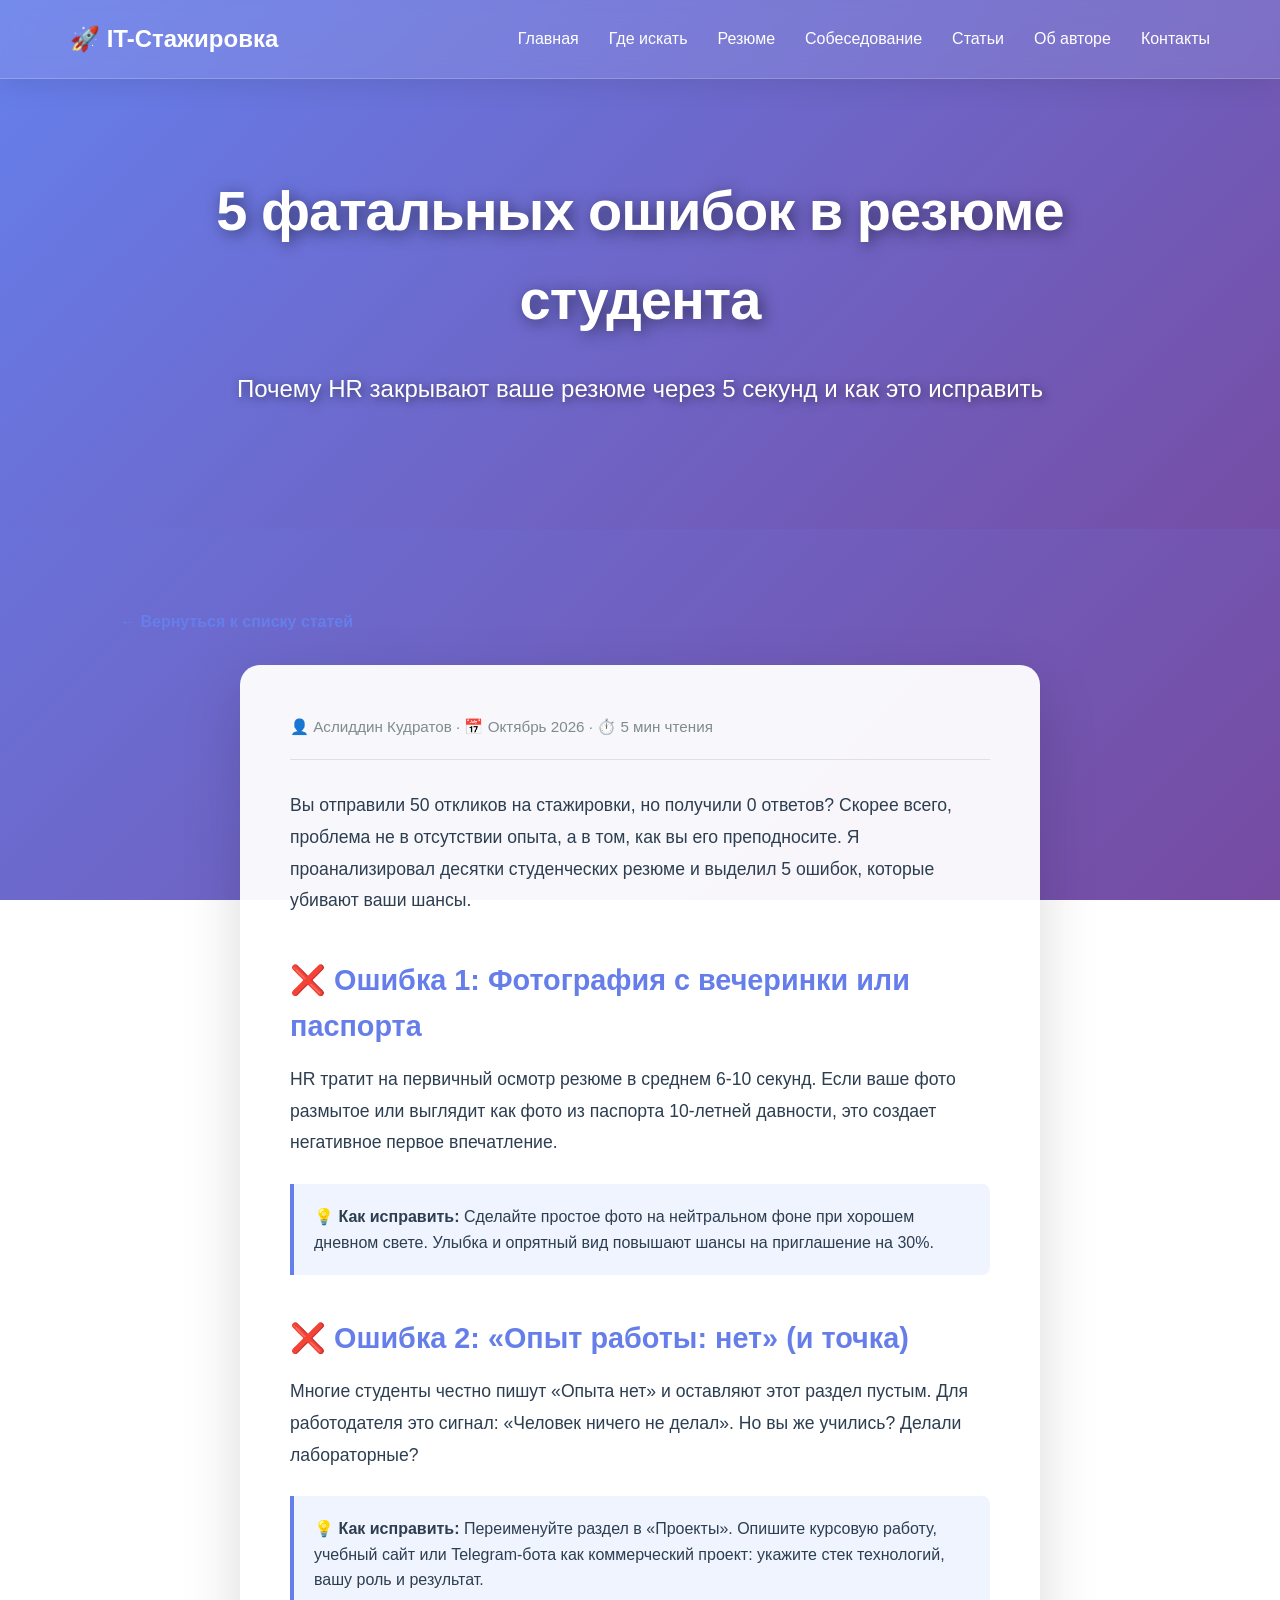
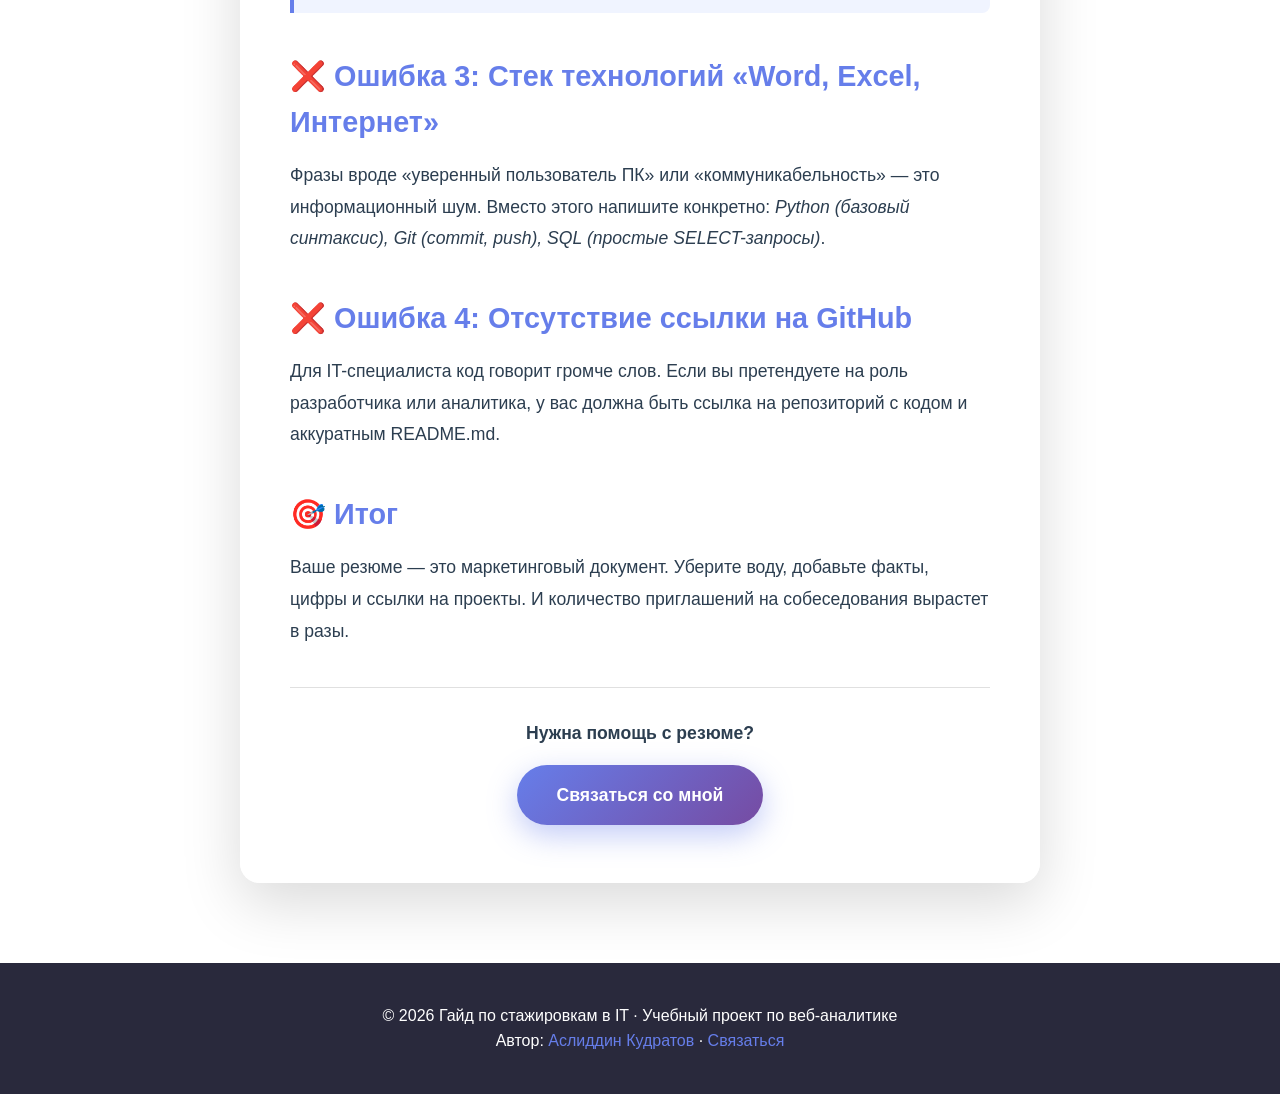
==== article-1.html @ 6a00652a "Create article-1.html" ====
<!DOCTYPE html>
<html lang="ru">
<head>
    <meta charset="UTF-8">
    <meta name="viewport" content="width=device-width, initial-scale=1.0">
    <title>5 фатальных ошибок в резюме — IT-Гайд</title>
    <link rel="stylesheet" href="style.css">
    <style>
        .article-content { max-width: 800px; margin: 0 auto; background: rgba(255,255,255,0.95); padding: 50px; border-radius: 20px; box-shadow: 0 20px 60px rgba(0,0,0,0.15); }
        .article-content h1 { font-size: 2.5rem; color: #2c3e50; margin-bottom: 20px; line-height: 1.2; }
        .article-meta { color: #7f8c8d; font-size: 0.95rem; margin-bottom: 30px; padding-bottom: 20px; border-bottom: 1px solid #e0e0e0; }
        .article-content h2 { color: #667eea; margin-top: 40px; margin-bottom: 15px; font-size: 1.8rem; }
        .article-content p { margin-bottom: 20px; font-size: 1.1rem; line-height: 1.8; }
        .article-content ul { margin-left: 25px; margin-bottom: 20px; }
        .article-content li { margin-bottom: 10px; font-size: 1.1rem; line-height: 1.6; }
        .highlight-box { background: #f0f4ff; border-left: 4px solid #667eea; padding: 20px; border-radius: 0 8px 8px 0; margin: 25px 0; }
        .back-link { display: inline-flex; align-items: center; gap: 8px; color: #667eea; text-decoration: none; font-weight: 600; margin-bottom: 30px; transition: gap 0.3s; }
        .back-link:hover { gap: 12px; }
    </style>
</head>
<body>
    <nav class="navbar">
        <div class="nav-container">
            <a href="index.html" class="logo">🚀 IT-Стажировка</a>
            <ul class="nav-menu">
                <li><a href="index.html">Главная</a></li>
                <li><a href="where.html">Где искать</a></li>
                <li><a href="resume.html">Резюме</a></li>
                <li><a href="interview.html">Собеседование</a></li>
                <li><a href="articles.html">Статьи</a></li>
                <li><a href="author.html">Об авторе</a></li>
                <li><a href="contacts.html">Контакты</a></li>
            </ul>
        </div>
    </nav>
    <div class="hero" style="height: 50vh; min-height: 300px; background-image: url('https://images.unsplash.com/photo-1586281380349-632531db7ed4?w=1600');">
        <div class="hero-content">
            <h1>5 фатальных ошибок в резюме студента</h1>
            <p>Почему HR закрывают ваше резюме через 5 секунд и как это исправить</p>
        </div>
    </div>
    <div class="container">
        <a href="articles.html" class="back-link">← Вернуться к списку статей</a>
        <div class="article-content">
            <div class="article-meta">
                <span>👤 Аслиддин Кудратов</span> · <span>📅 Октябрь 2026</span> · <span>⏱️ 5 мин чтения</span>
            </div>
            <p>Вы отправили 50 откликов на стажировки, но получили 0 ответов? Скорее всего, проблема не в отсутствии опыта, а в том, как вы его преподносите. Я проанализировал десятки студенческих резюме и выделил 5 ошибок, которые убивают ваши шансы.</p>
            <h2>❌ Ошибка 1: Фотография с вечеринки или паспорта</h2>
            <p>HR тратит на первичный осмотр резюме в среднем 6-10 секунд. Если ваше фото размытое или выглядит как фото из паспорта 10-летней давности, это создает негативное первое впечатление.</p>
            <div class="highlight-box"><strong>💡 Как исправить:</strong> Сделайте простое фото на нейтральном фоне при хорошем дневном свете. Улыбка и опрятный вид повышают шансы на приглашение на 30%.</div>
            <h2>❌ Ошибка 2: «Опыт работы: нет» (и точка)</h2>
            <p>Многие студенты честно пишут «Опыта нет» и оставляют этот раздел пустым. Для работодателя это сигнал: «Человек ничего не делал». Но вы же учились? Делали лабораторные?</p>
            <div class="highlight-box"><strong>💡 Как исправить:</strong> Переименуйте раздел в «Проекты». Опишите курсовую работу, учебный сайт или Telegram-бота как коммерческий проект: укажите стек технологий, вашу роль и результат.</div>
            <h2>❌ Ошибка 3: Стек технологий «Word, Excel, Интернет»</h2>
            <p>Фразы вроде «уверенный пользователь ПК» или «коммуникабельность» — это информационный шум. Вместо этого напишите конкретно: <em>Python (базовый синтаксис), Git (commit, push), SQL (простые SELECT-запросы)</em>.</p>
            <h2>❌ Ошибка 4: Отсутствие ссылки на GitHub</h2>
            <p>Для IT-специалиста код говорит громче слов. Если вы претендуете на роль разработчика или аналитика, у вас должна быть ссылка на репозиторий с кодом и аккуратным README.md.</p>
            <h2>🎯 Итог</h2>
            <p>Ваше резюме — это маркетинговый документ. Уберите воду, добавьте факты, цифры и ссылки на проекты. И количество приглашений на собеседования вырастет в разы.</p>
            <div style="text-align: center; margin-top: 40px; padding-top: 30px; border-top: 1px solid #e0e0e0;">
                <p style="font-weight: 600; margin-bottom: 15px;">Нужна помощь с резюме?</p>
                <a href="contacts.html" class="btn">Связаться со мной</a>
            </div>
        </div>
    </div>
    <footer>
        <p>© 2026 Гайд по стажировкам в IT · Учебный проект по веб-аналитике</p>
        <p>Автор: <a href="author.html">Аслиддин Кудратов</a> · <a href="contacts.html">Связаться</a></p>
    </footer>
    <script type="text/javascript">
        (function(m,e,t,r,i,k,a){m[i]=m[i]||function(){(m[i].a=m[i].a||[]).push(arguments)};
        m[i].l=1*new Date();
        for (var j = 0; j < document.scripts.length; j++) {if (document.scripts[j].src === r) { return; }}
        k=e.createElement(t),a=e.getElementsByTagName(t)[0],k.async=1,k.src=r,a.parentNode.insertBefore(k,a)})
        (window, document, "script", "https://mc.yandex.ru/metrika/tag.js", "ym");
        ym(12345678, "init", { clickmap: true, trackLinks: true, accurateTrackBounce: true, webvisor: true });
    </script>
    <noscript><div><img src="https://mc.yandex.ru/watch/12345678" style="position:absolute; left:-9999px;" alt="" /></div></noscript>
    <script>
        if (typeof ym !== 'undefined') { ym(12345678, 'reachGoal', 'article_1_read'); }
    </script>
</body>
</html>
---- style.css ----
* { margin: 0; padding: 0; box-sizing: border-box; }
body { font-family: 'Segoe UI', Tahoma, Geneva, Verdana, sans-serif; line-height: 1.6; color: #2c3e50; background: linear-gradient(135deg, #667eea 0%, #764ba2 100%); background-attachment: fixed; min-height: 100vh; }
.navbar { background: rgba(255, 255, 255, 0.1); backdrop-filter: blur(10px); padding: 20px 0; position: sticky; top: 0; z-index: 1000; box-shadow: 0 4px 30px rgba(0, 0, 0, 0.1); border-bottom: 1px solid rgba(255, 255, 255, 0.2); }
.nav-container { max-width: 1200px; margin: 0 auto; display: flex; justify-content: space-between; align-items: center; padding: 0 30px; }
.logo { color: white; font-weight: 700; font-size: 1.5rem; text-decoration: none; transition: transform 0.3s; }
.logo:hover { transform: scale(1.05); }
.nav-menu { display: flex; list-style: none; gap: 30px; flex-wrap: wrap; }
.nav-menu a { color: white; text-decoration: none; font-weight: 500; transition: all 0.3s; font-size: 1rem; position: relative; padding: 5px 0; }
.nav-menu a::after { content: ''; position: absolute; bottom: 0; left: 0; width: 0; height: 2px; background: white; transition: width 0.3s; }
.nav-menu a:hover::after { width: 100%; }
.nav-menu a:hover { transform: translateY(-2px); }
.hero { height: 85vh; min-height: 500px; background-size: cover; background-position: center; background-attachment: fixed; display: flex; align-items: center; justify-content: center; text-align: center; color: white; position: relative; overflow: hidden; }
.hero::before { content: ''; position: absolute; top: 0; left: 0; right: 0; bottom: 0; background: linear-gradient(135deg, rgba(102, 126, 234, 0.7) 0%, rgba(118, 75, 162, 0.7) 100%); animation: gradientShift 15s ease infinite; }
@keyframes gradientShift { 0%, 100% { opacity: 0.7; } 50% { opacity: 0.9; } }
.hero-content { position: relative; z-index: 2; max-width: 900px; padding: 20px; animation: fadeInUp 1s ease; }
@keyframes fadeInUp { from { opacity: 0; transform: translateY(30px); } to { opacity: 1; transform: translateY(0); } }
.hero h1 { font-size: 3.5rem; margin-bottom: 25px; font-weight: 800; text-shadow: 3px 3px 15px rgba(0,0,0,0.5); letter-spacing: -1px; }
.hero p { font-size: 1.5rem; margin-bottom: 35px; text-shadow: 2px 2px 10px rgba(0,0,0,0.5); font-weight: 300; }
.btn { display: inline-block; background: linear-gradient(135deg, #667eea 0%, #764ba2 100%); color: white; padding: 16px 40px; border-radius: 50px; text-decoration: none; font-weight: 600; transition: all 0.3s; border: none; cursor: pointer; font-size: 1.1rem; box-shadow: 0 10px 30px rgba(102, 126, 234, 0.4); position: relative; overflow: hidden; }
.btn::before { content: ''; position: absolute; top: 0; left: -100%; width: 100%; height: 100%; background: linear-gradient(90deg, transparent, rgba(255,255,255,0.3), transparent); transition: left 0.5s; }
.btn:hover::before { left: 100%; }
.btn:hover { transform: translateY(-3px); box-shadow: 0 15px 40px rgba(102, 126, 234, 0.6); }
.btn-white { background: white; color: #667eea; box-shadow: 0 10px 30px rgba(255, 255, 255, 0.3); }
.btn-white:hover { box-shadow: 0 15px 40px rgba(255, 255, 255, 0.5); }
.container { max-width: 1100px; margin: 0 auto; padding: 80px 30px; }
.section-title { font-size: 2.5rem; color: white; margin-bottom: 50px; text-align: center; font-weight: 700; text-shadow: 2px 2px 10px rgba(0,0,0,0.3); }
.content-block { background: rgba(255, 255, 255, 0.95); padding: 50px; border-radius: 20px; margin-bottom: 40px; box-shadow: 0 20px 60px rgba(0,0,0,0.15); backdrop-filter: blur(10px); transition: transform 0.3s; }
.content-block:hover { transform: translateY(-5px); }
.content-block h2 { color: #667eea; margin-bottom: 25px; font-size: 2rem; font-weight: 700; }
.content-block h3 { margin-top: 30px; margin-bottom: 15px; color: #2c3e50; font-size: 1.4rem; font-weight: 600; }
.content-block ul { margin-left: 30px; margin-bottom: 20px; }
.content-block li { margin-bottom: 12px; font-size: 1.05rem; }
.content-block a { color: #667eea; text-decoration: none; border-bottom: 2px dashed #667eea; transition: all 0.3s; font-weight: 500; }
.content-block a:hover { border-bottom-style: solid; color: #764ba2; }
.cards { display: grid; grid-template-columns: repeat(auto-fit, minmax(300px, 1fr)); gap: 30px; margin-top: 40px; }
.card { background: white; padding: 40px; border-radius: 20px; box-shadow: 0 15px 40px rgba(0,0,0,0.1); transition: all 0.4s; position: relative; overflow: hidden; }
.card::before { content: ''; position: absolute; top: 0; left: 0; width: 100%; height: 5px; background: linear-gradient(90deg, #667eea, #764ba2); transform: scaleX(0); transition: transform 0.4s; }
.card:hover::before { transform: scaleX(1); }
.card:hover { transform: translateY(-10px) rotateX(5deg); box-shadow: 0 25px 60px rgba(0,0,0,0.2); }
.card-icon { font-size: 3rem; margin-bottom: 20px; display: inline-block; animation: bounce 2s infinite; }
@keyframes bounce { 0%, 100% { transform: translateY(0); } 50% { transform: translateY(-10px); } }
.card h3 { color: #667eea; margin-bottom: 15px; font-size: 1.5rem; font-weight: 700; }
.card p { font-size: 1.05rem; line-height: 1.7; }
.parallax-section { background-size: cover; background-position: center; background-attachment: fixed; padding: 100px 30px; color: white; text-align: center; position: relative; }
.parallax-section::before { content: ''; position: absolute; top: 0; left: 0; right: 0; bottom: 0; background: linear-gradient(135deg, rgba(102, 126, 234, 0.9) 0%, rgba(118, 75, 162, 0.9) 100%); }
.parallax-content { position: relative; z-index: 2; max-width: 900px; margin: 0 auto; animation: fadeInUp 1s ease; }
.parallax-section h2 { font-size: 3rem; margin-bottom: 25px; font-weight: 800; }
.form-container { max-width: 600px; margin: 0 auto; }
.form-container input, .form-container textarea { width: 100%; padding: 16px 20px; border: 2px solid #e0e0e0; border-radius: 12px; font-size: 1.05rem; margin-bottom: 20px; font-family: inherit; transition: all 0.3s; background: white; }
.form-container input:focus, .form-container textarea:focus { outline: none; border-color: #667eea; box-shadow: 0 0 0 4px rgba(102, 126, 234, 0.1); transform: translateY(-2px); }
.form-container textarea { resize: vertical; min-height: 150px; }
.author-card { display: flex; gap: 50px; align-items: center; background: rgba(255, 255, 255, 0.95); padding: 50px; border-radius: 20px; box-shadow: 0 20px 60px rgba(0,0,0,0.15); flex-wrap: wrap; backdrop-filter: blur(10px); }
.author-photo { width: 280px; height: 280px; border-radius: 50%; object-fit: cover; border: 6px solid #667eea; box-shadow: 0 15px 40px rgba(102, 126, 234, 0.4); transition: transform 0.3s; }
.author-photo:hover { transform: scale(1.05) rotate(5deg); }
.author-info { flex: 1; min-width: 300px; }
.author-info h2 { color: #667eea; margin-bottom: 20px; font-size: 2.2rem; font-weight: 700; }
.author-info p { margin-bottom: 15px; font-size: 1.1rem; line-height: 1.7; }
.contact-item { display: flex; align-items: center; gap: 20px; padding: 25px; background: white; border-radius: 15px; margin-bottom: 20px; box-shadow: 0 10px 30px rgba(0,0,0,0.1); transition: all 0.3s; }
.contact-item:hover { transform: translateX(10px); box-shadow: 0 15px 40px rgba(0,0,0,0.15); }
.contact-icon { font-size: 2rem; width: 60px; height: 60px; display: flex; align-items: center; justify-content: center; background: linear-gradient(135deg, #667eea 0%, #764ba2 100%); border-radius: 50%; color: white; }
footer { background: rgba(30, 30, 50, 0.95); color: white; text-align: center; padding: 40px 30px; backdrop-filter: blur(10px); }
footer a { color: #667eea; text-decoration: none; font-weight: 500; transition: color 0.3s; }
footer a:hover { color: #764ba2; }
@media (max-width: 768px) { .hero h1 { font-size: 2.2rem; } .hero p { font-size: 1.2rem; } .nav-menu { gap: 15px; font-size: 0.9rem; } .content-block { padding: 30px; } .author-card { flex-direction: column; text-align: center; } .author-photo { width: 220px; height: 220px; } .cards { grid-template-columns: 1fr; } .container { padding: 40px 20px; } }
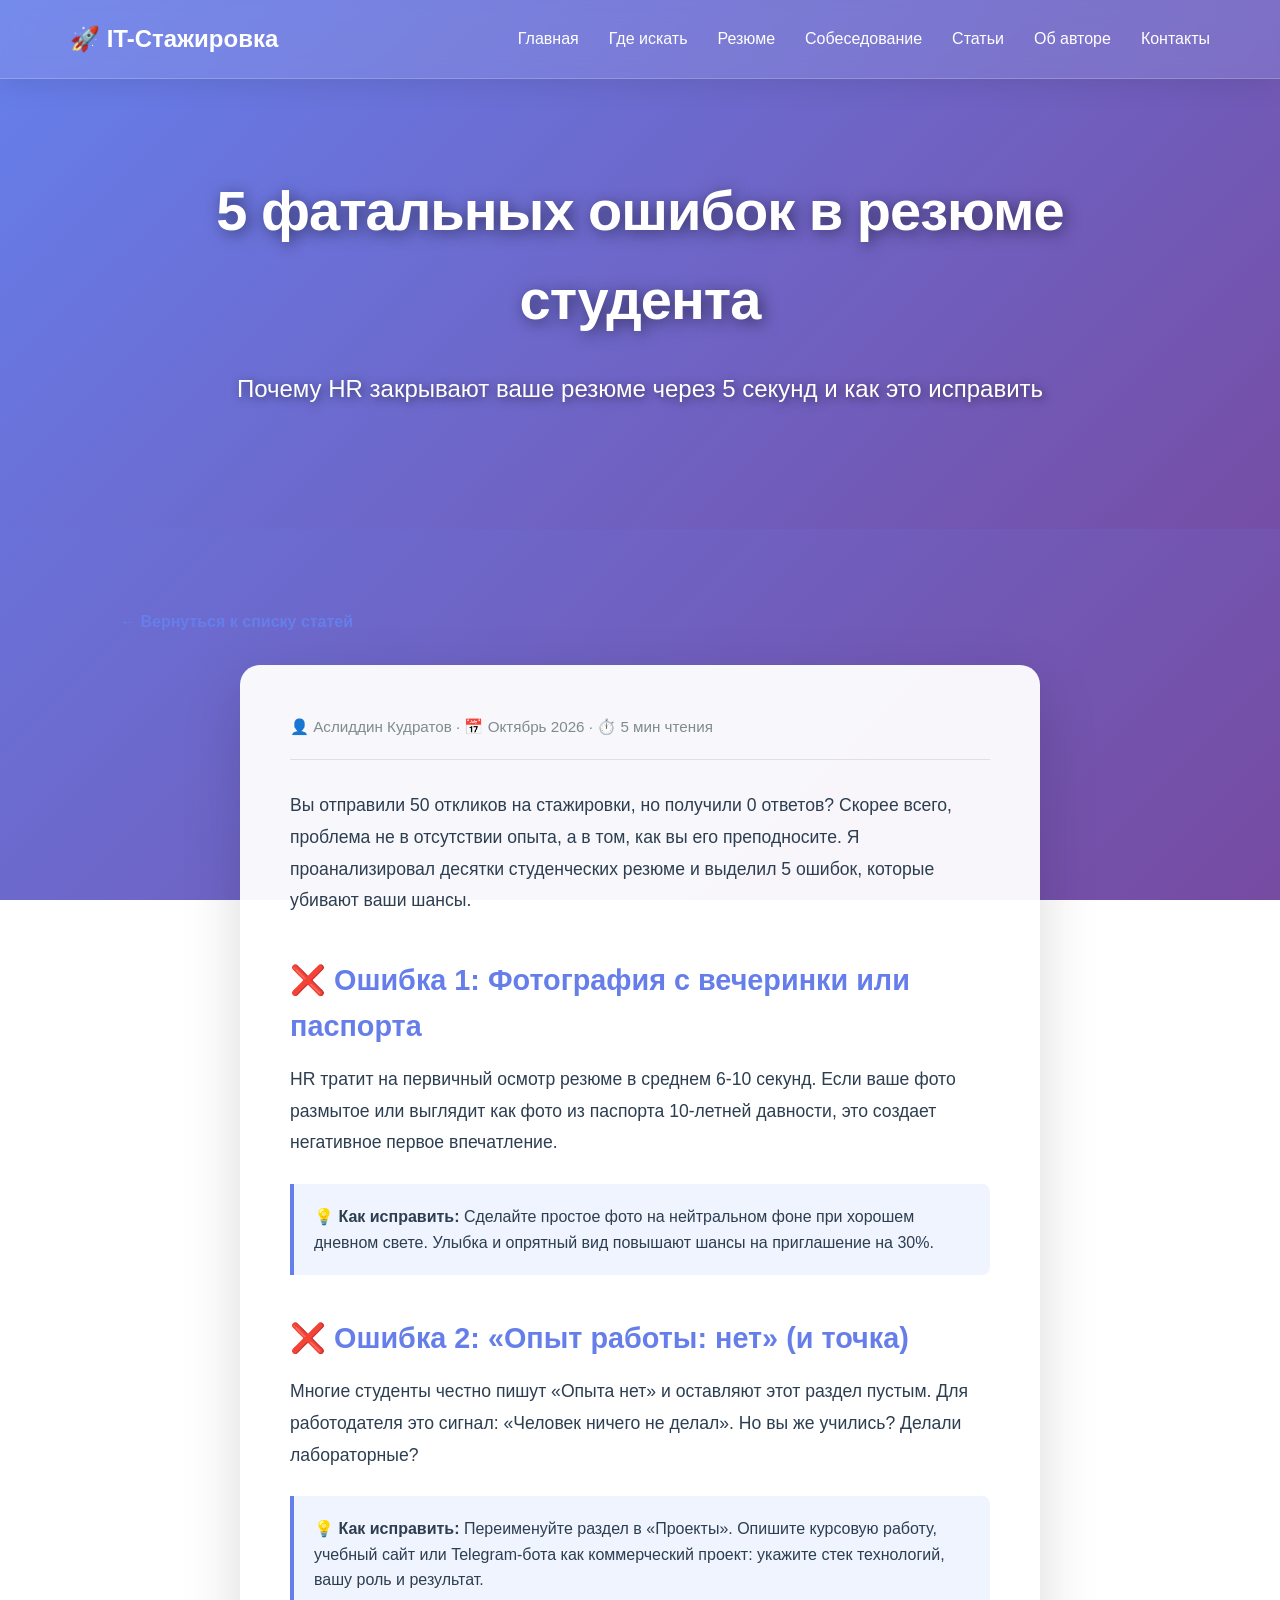
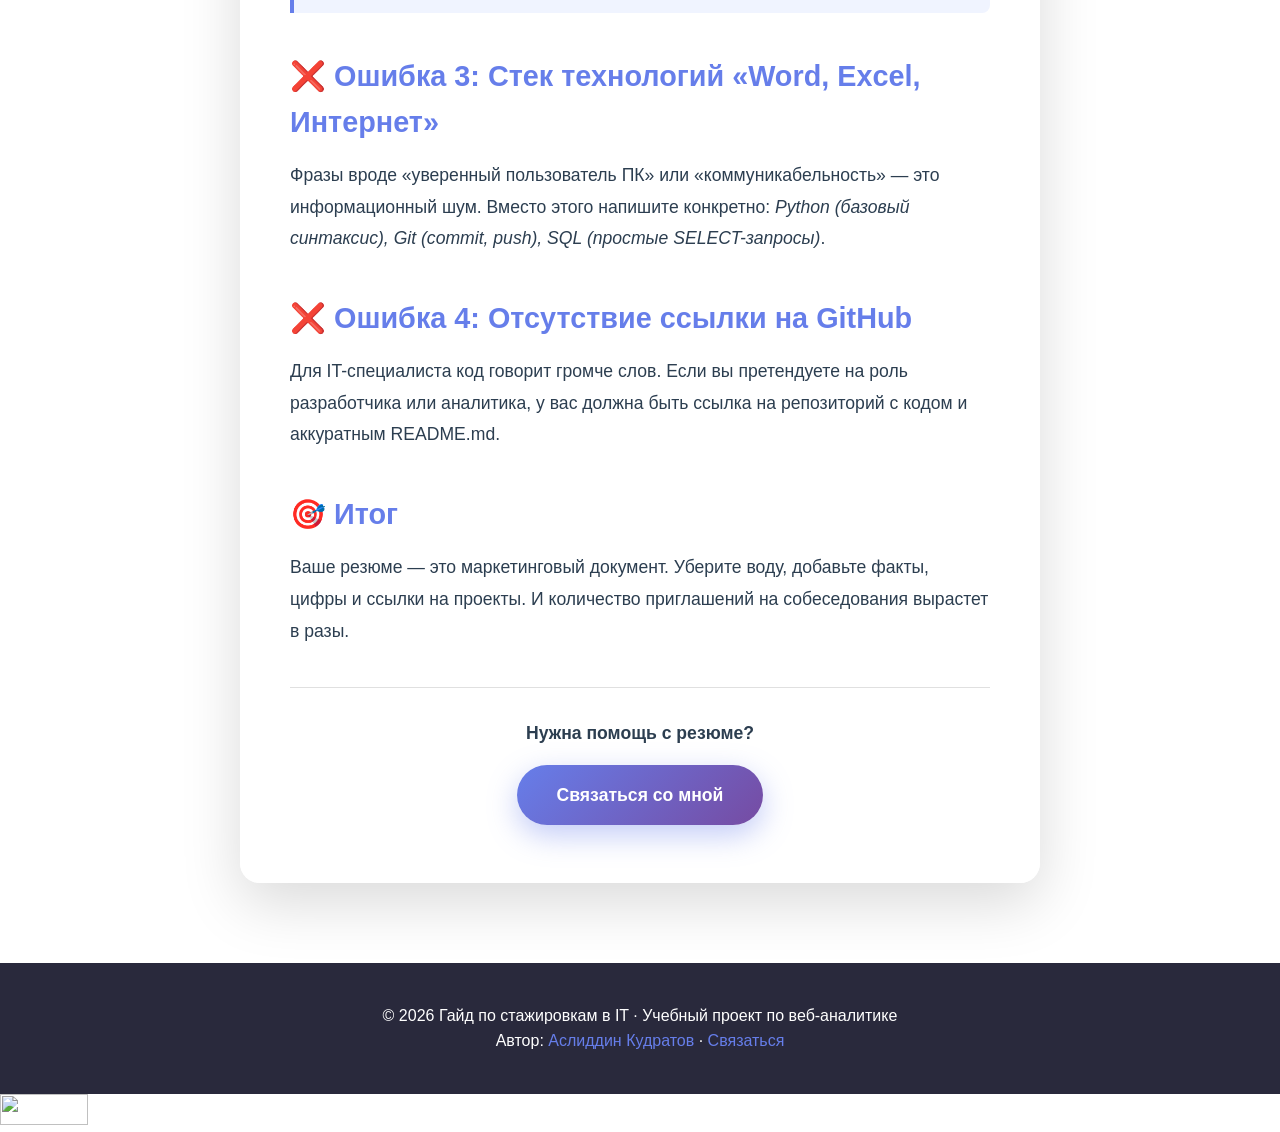
==== commit b99fa9f8: "Update article-1.html" ====
--- a/article-1.html
+++ b/article-1.html
@@ -80,5 +80,66 @@
     <script>
         if (typeof ym !== 'undefined') { ym(12345678, 'reachGoal', 'article_1_read'); }
     </script>
+        <!-- ============================================ -->
+    <!-- БЛОК АНАЛИТИКИ: Mail.Ru, Top100, LiveInternet -->
+    <!-- ============================================ -->
+
+    <!-- 1. Top.Mail.Ru counter -->
+    <script type="text/javascript">
+    var _tmr = window._tmr || (window._tmr = []);
+    _tmr.push({id: "3800631", type: "pageView", start: (new Date()).getTime()});
+    (function (d, w, id) {
+      if (d.getElementById(id)) return;
+      var ts = d.createElement("script"); ts.type = "text/javascript"; ts.async = true; ts.id = id;
+      ts.src = "https://top-fwz1.mail.ru/js/code.js";
+      var f = function () {var s = d.getElementsByTagName("script")[0]; s.parentNode.insertBefore(ts, s);};
+      if (w.opera == "[object Opera]") { d.addEventListener("DOMContentLoaded", f, false); } else { f(); }
+    })(document, window, "tmr-code");
+    </script>
+    <noscript><div><img src="https://top-fwz1.mail.ru/counter?id=3800631;js=na" style="position:absolute;left:-9999px;" alt="Top.Mail.Ru" /></div></noscript>
+    <!-- /Top.Mail.Ru counter -->
+
+    <!-- 2. Top100 (Kraken/Rambler) Counter -->
+    <script>
+        (function (w, d, c) {
+        (w[c] = w[c] || []).push(function() {
+            var options = {
+                project: 7752712,
+            };
+            try {
+                w.top100Counter = new top100(options);
+            } catch(e) { }
+        });
+        var n = d.getElementsByTagName("script")[0],
+        s = d.createElement("script"),
+        f = function () { n.parentNode.insertBefore(s, n); };
+        s.type = "text/javascript";
+        s.async = true;
+        s.src = (d.location.protocol == "https:" ? "https:" : "http:") + "//st.top100.ru/top100/top100.js";
+        if (w.opera == "[object Opera]") {
+            d.addEventListener("DOMContentLoaded", f, false);
+        } else { f(); }
+        })(window, document, "_top100q");
+    </script>
+    <noscript>
+      <img src="//counter.rambler.ru/top100.cnt?pid=7752712" alt="Топ-100" />
+    </noscript>
+    <!-- /Top100 (Kraken) Counter -->
+
+    <!-- 3. LiveInternet counter -->
+    <a href="https://www.liveinternet.ru/click" target="_blank">
+        <img id="licnt8657" width="88" height="31" style="border:0" title="LiveInternet"
+        src="[data-uri]" alt=""/>
+    </a>
+    <script>
+    (function(d,s){
+        d.getElementById("licnt8657").src=
+        "https://counter.yadro.ru/hit?t57.7;r"+escape(d.referrer)+
+        ((typeof(s)=="undefined")?"":";s"+s.width+"*"+s.height+"*"+
+        (s.colorDepth?s.colorDepth:s.pixelDepth))+";u"+escape(d.URL)+
+        ";h"+escape(d.title.substring(0,150))+";"+Math.random()
+    })(document,screen)
+    </script>
+    <!-- /LiveInternet -->
 </body>
 </html>
